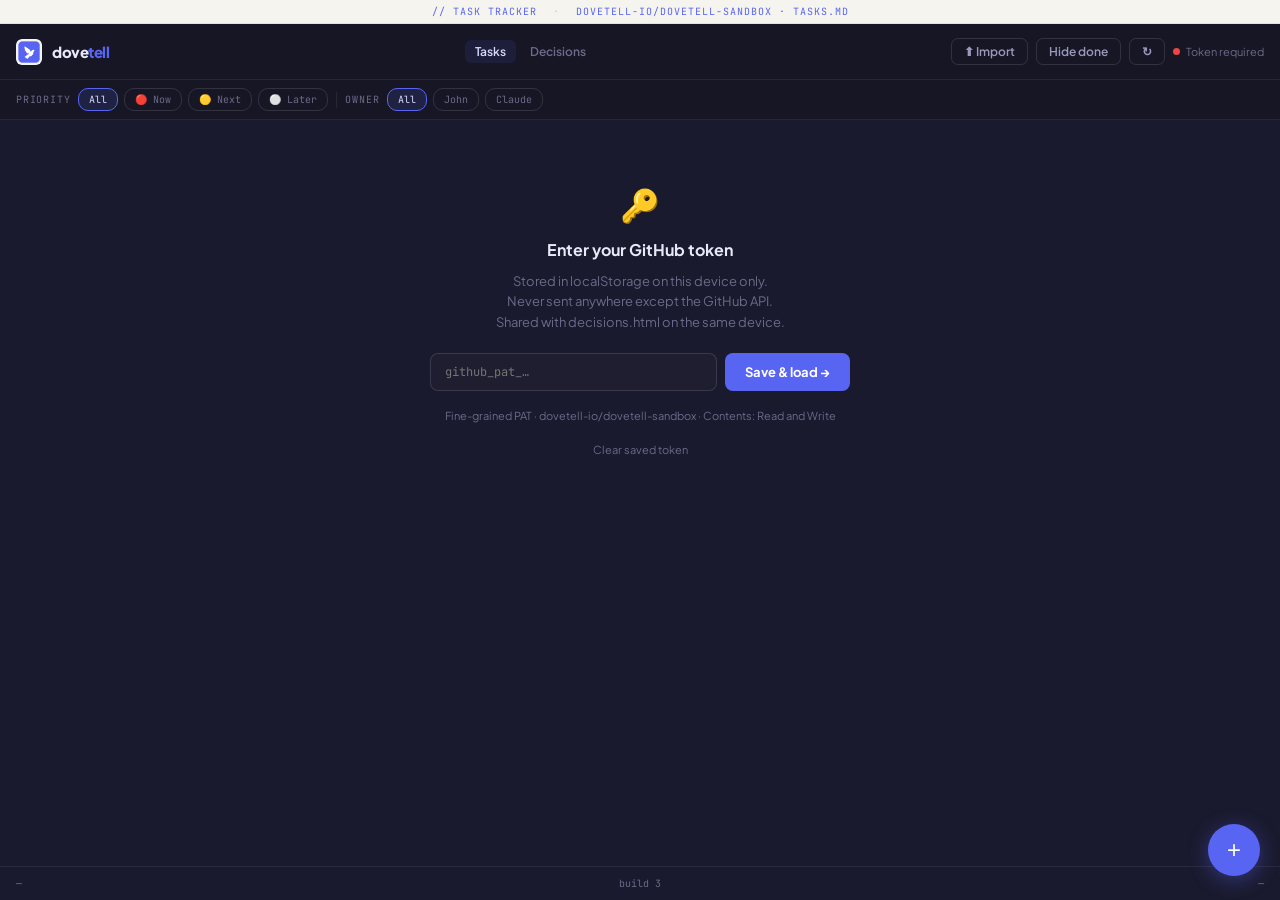
==== index.html @ 0402421f "major refactor to fix routing" ====
<!DOCTYPE html>
<html lang="en">
<head>
<meta charset="UTF-8"/>
<meta name="viewport" content="width=device-width, initial-scale=1.0"/>
<meta http-equiv="refresh" content="0; url=tasks/"/>
<title>dovetell</title>
<link rel="icon" type="image/png" href="assets/sandbox-favicon.png">
<link rel="apple-touch-icon" href="assets/sandbox-apple-touch-icon.png">
<link rel="manifest" href="manifest.json">
<meta name="apple-mobile-web-app-capable" content="yes">
<meta name="apple-mobile-web-app-status-bar-style" content="black-translucent">
<meta name="apple-mobile-web-app-title" content="dovetell">
<style>
  body{margin:0;background:#1A1A2E;display:flex;align-items:center;
  justify-content:center;height:100vh;font-family:sans-serif;color:#6B6B8A;font-size:13px}
</style>
</head>
<body>
  <span>Redirecting…</span>
  <script>window.location.replace('tasks/')</script>
</body>
</html>
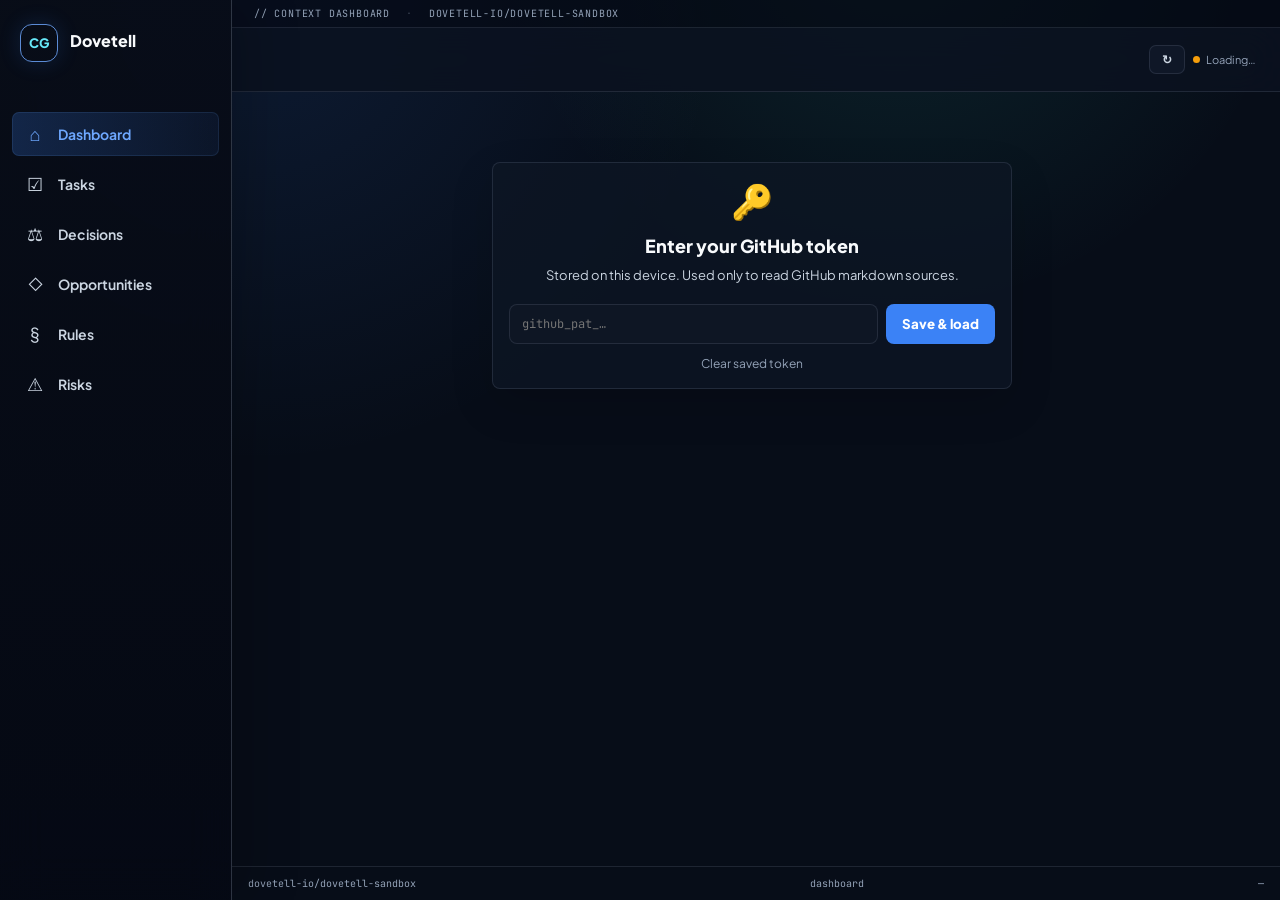
==== commit 690d9b50: "Add Dovetell dashboard shell" ====
--- a/index.html
+++ b/index.html
@@ -3,7 +3,7 @@
 <head>
 <meta charset="UTF-8"/>
 <meta name="viewport" content="width=device-width, initial-scale=1.0"/>
-<meta http-equiv="refresh" content="0; url=tasks/"/>
+<meta http-equiv="refresh" content="0; url=dashboard/"/>
 <title>dovetell</title>
 <link rel="icon" type="image/png" href="assets/sandbox-favicon.png">
 <link rel="apple-touch-icon" href="assets/sandbox-apple-touch-icon.png">
@@ -12,12 +12,12 @@
 <meta name="apple-mobile-web-app-status-bar-style" content="black-translucent">
 <meta name="apple-mobile-web-app-title" content="dovetell">
 <style>
-  body{margin:0;background:#1A1A2E;display:flex;align-items:center;
-  justify-content:center;height:100vh;font-family:sans-serif;color:#6B6B8A;font-size:13px}
+  body{margin:0;background:#070D18;display:flex;align-items:center;
+  justify-content:center;height:100vh;font-family:sans-serif;color:#94A3B8;font-size:13px}
 </style>
 </head>
 <body>
   <span>Redirecting…</span>
-  <script>window.location.replace('tasks/')</script>
+  <script>window.location.replace('dashboard/')</script>
 </body>
-</html>+</html>
